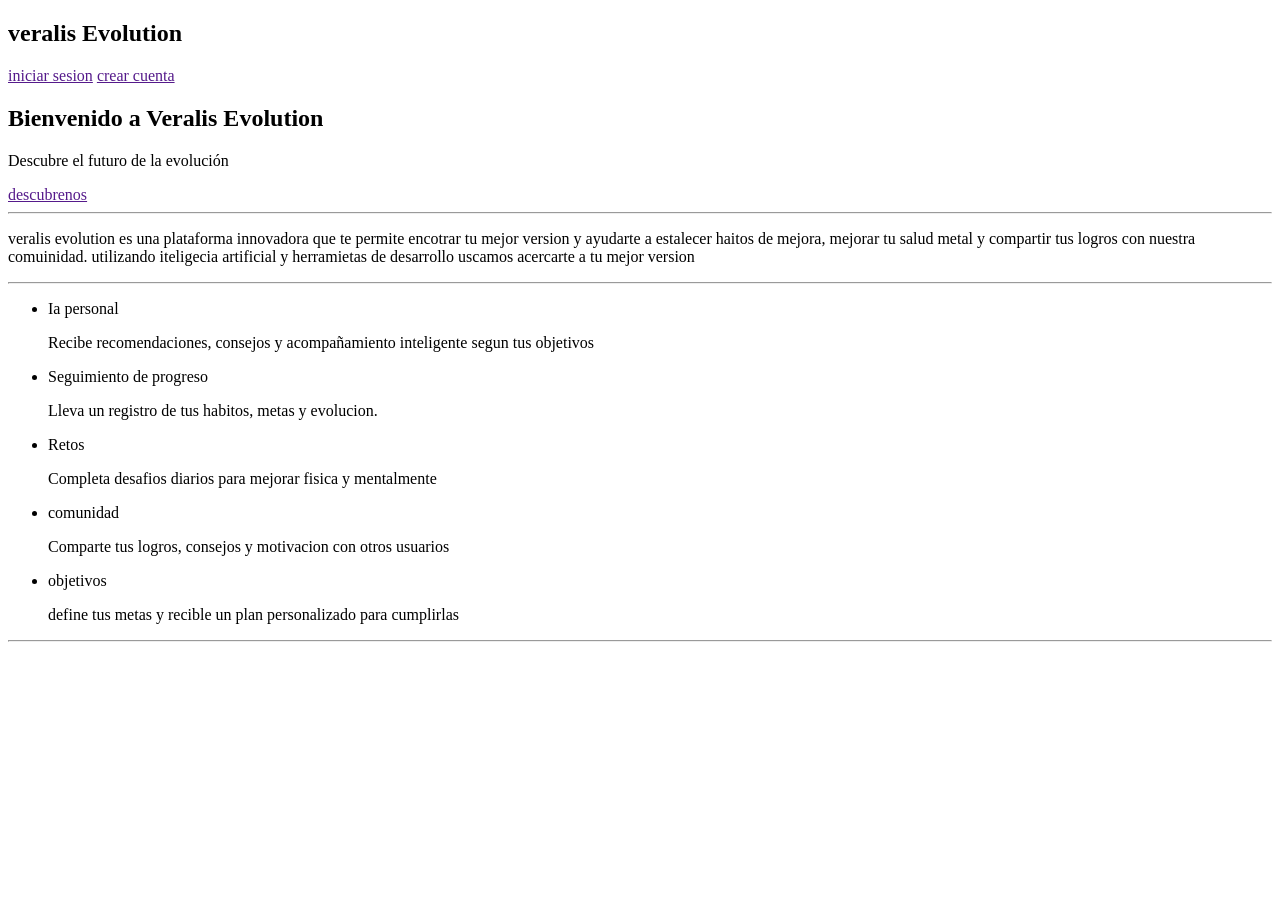
==== index.html @ c1c7af74 "estructura textual añadida en body" ====
<!DOCTYPE html>
<html lang="es">
<head>
    <meta charset="UTF-8">
    <meta name="viewport" content="width=device-width, initial-scale=1.0">
    <link rel="stylesheet" href="style.css">
    <title>Veralis Evolution</title>
</head>
<body>
    <header>
        <nav>
            <h1>veralis Evolution</h1>
            <a href=""> iniciar sesion</a>
            <a href=""> crear cuenta</a>
        </nav>
    </header>
    <main>
        <section id="hero">
            <h2>Bienvenido a Veralis Evolution</h2>
            <p>Descubre el futuro de la evolución</p>
            <a href="">descubrenos
            </a>
        </section>
        <hr/>
        <section id="about">
            <p>veralis evolution es una plataforma innovadora que te permite encotrar tu mejor version y ayudarte a estalecer haitos de mejora, mejorar tu salud metal y compartir tus logros con nuestra comuinidad. utilizando iteligecia artificial y herramietas de desarrollo uscamos acercarte a tu mejor version</p>
        </section>
        <hr/>
        <section id="features">
            <ul>
                <li>Ia personal</li>
                <p> Recibe recomendaciones, consejos y acompañamiento inteligente segun tus objetivos</p>
                <li>Seguimiento de progreso</li>
                <p>Lleva un registro de tus habitos, metas y evolucion.</p>
                <li>Retos</li>
                <p>Completa desafios diarios para mejorar fisica y mentalmente</p>
                <li>comunidad</li>
                <p>Comparte tus logros, consejos y motivacion con otros usuarios</p>
                <li>objetivos</li>
                <p>define tus metas y recible un plan personalizado para cumplirlas</p>
            </ul>
        </section>
        <hr/>
        <section id="comunidad">

        </section>
    
    </main>
    <footer>
        
    </footer>
    <script src="scripts.js"></script>
</body>
</html>
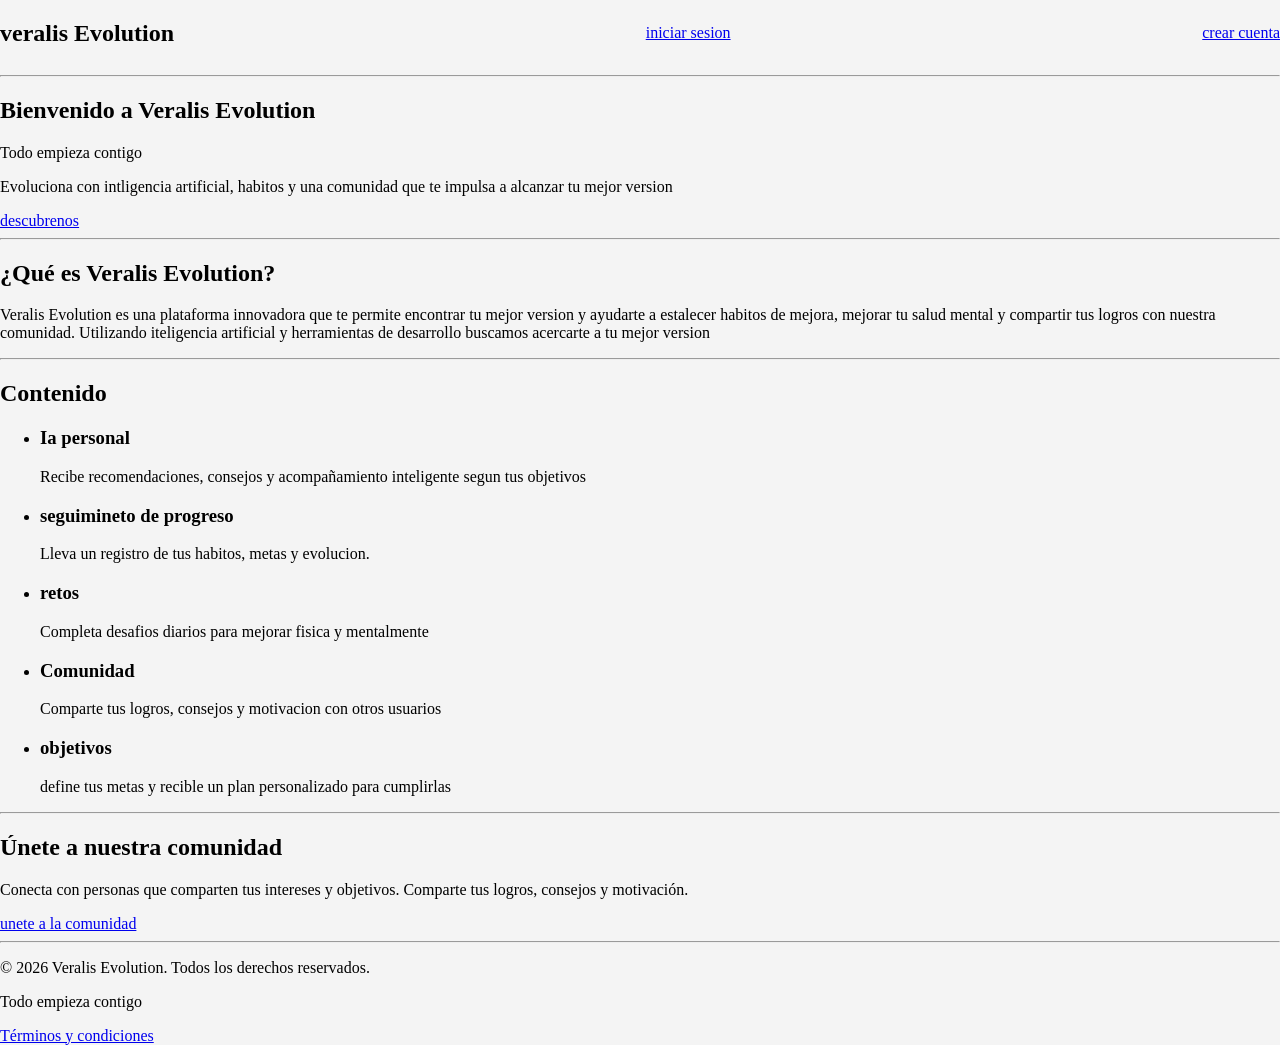
==== commit 48c741dc: "estructura del index actualizada, cambios realizados en el ccs" ====
--- a/index.html
+++ b/index.html
@@ -10,44 +10,66 @@
     <header>
         <nav>
             <h1>veralis Evolution</h1>
-            <a href=""> iniciar sesion</a>
-            <a href=""> crear cuenta</a>
+            <a href="#">iniciar sesion</a>
+            <a href="#">crear cuenta</a>
         </nav>
     </header>
+    <hr/>
     <main>
         <section id="hero">
             <h2>Bienvenido a Veralis Evolution</h2>
-            <p>Descubre el futuro de la evolución</p>
-            <a href="">descubrenos
+            <p>Todo empieza contigo</p>
+            <p>Evoluciona con intligencia artificial, habitos y una comunidad que te impulsa a alcanzar tu mejor version</p>
+            <a href="#">descubrenos
             </a>
         </section>
         <hr/>
         <section id="about">
-            <p>veralis evolution es una plataforma innovadora que te permite encotrar tu mejor version y ayudarte a estalecer haitos de mejora, mejorar tu salud metal y compartir tus logros con nuestra comuinidad. utilizando iteligecia artificial y herramietas de desarrollo uscamos acercarte a tu mejor version</p>
+            <h2>¿Qué es Veralis Evolution?</h2>
+            <p>Veralis Evolution es una plataforma innovadora que te permite encontrar tu mejor version y ayudarte a estalecer habitos de mejora, mejorar tu salud mental y compartir tus logros con nuestra comunidad. Utilizando iteligencia artificial y herramientas de desarrollo buscamos acercarte a tu mejor version</p>
         </section>
         <hr/>
         <section id="features">
+            <h2>Contenido</h2>
             <ul>
-                <li>Ia personal</li>
-                <p> Recibe recomendaciones, consejos y acompañamiento inteligente segun tus objetivos</p>
-                <li>Seguimiento de progreso</li>
-                <p>Lleva un registro de tus habitos, metas y evolucion.</p>
-                <li>Retos</li>
-                <p>Completa desafios diarios para mejorar fisica y mentalmente</p>
-                <li>comunidad</li>
-                <p>Comparte tus logros, consejos y motivacion con otros usuarios</p>
-                <li>objetivos</li>
-                <p>define tus metas y recible un plan personalizado para cumplirlas</p>
+                <li>
+                    <h3>Ia personal</h3>
+                    <p> Recibe recomendaciones, consejos y acompañamiento inteligente segun tus objetivos</p>
+                </li>
+                <li>
+                    <h3>seguimineto de progreso</h3>
+                    <p>Lleva un registro de tus habitos, metas y evolucion.</p>
+                </li>
+                
+                <li>
+                    <h3>retos</h3>
+                    <p>Completa desafios diarios para mejorar fisica y mentalmente</p>
+                </li>
+            
+                <li>
+                    <h3>Comunidad</h3>
+                    <p>Comparte tus logros, consejos y motivacion con otros usuarios</p>
+                </li>
+                
+                <li>
+                    <h3>objetivos</h3>
+                    <p>define tus metas y recible un plan personalizado para cumplirlas</p>
+                </li>
+                
             </ul>
         </section>
         <hr/>
         <section id="comunidad">
-
+            <h2>Únete a nuestra comunidad</h2>
+            <p>Conecta con personas que comparten tus intereses y objetivos. Comparte tus logros, consejos y motivación.</p>
+            <a href="#">unete a la comunidad</a>
         </section>
-    
+        <hr/>
     </main>
     <footer>
-        
+        <p>&copy; 2026 Veralis Evolution. Todos los derechos reservados.</p>
+        <p>Todo empieza contigo</p>
+        <a href="#">Términos y condiciones</a>
     </footer>
     <script src="scripts.js"></script>
 </body>
--- a/style.css
+++ b/style.css
@@ -0,0 +1,11 @@
+nav{
+    display: flex;
+    align-items: center;
+    justify-content: space-between;
+}
+body {
+    font-family:'Times New Roman', Times, serif;
+    margin: 0;
+    padding: 0;
+    background-color: #f4f4f4;
+}
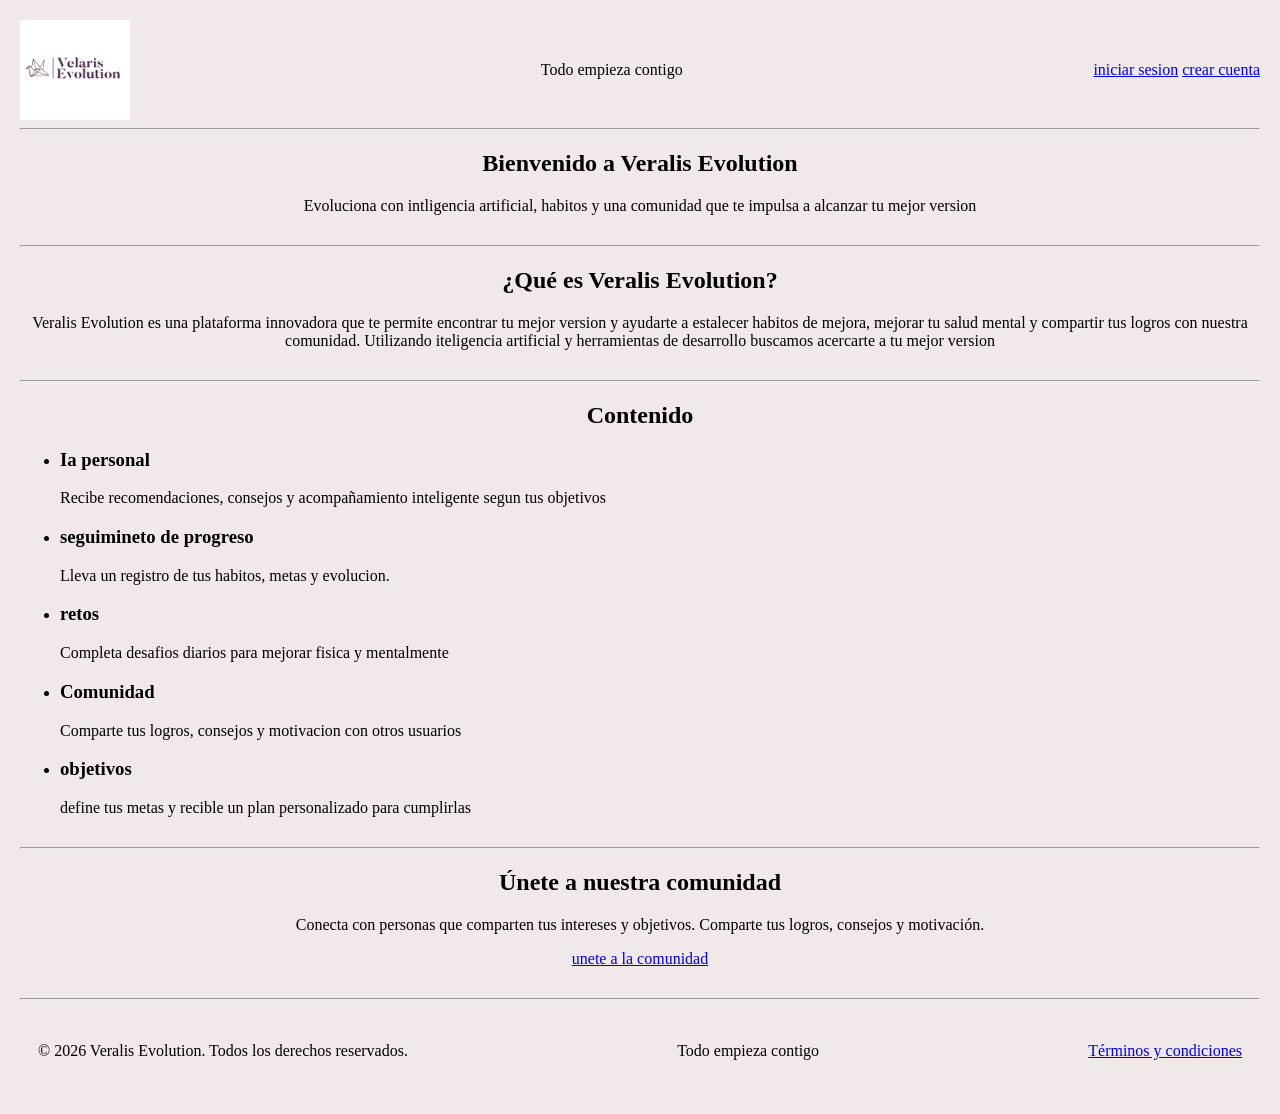
==== commit f13d7dfb: "directorios cambiados, se añadieron archivos en la carpeta madre" ====
--- a/index.html
+++ b/index.html
@@ -3,24 +3,25 @@
 <head>
     <meta charset="UTF-8">
     <meta name="viewport" content="width=device-width, initial-scale=1.0">
-    <link rel="stylesheet" href="style.css">
+    <link rel="stylesheet" href="css/style.css">
     <title>Veralis Evolution</title>
 </head>
 <body>
     <header>
         <nav>
-            <h1>veralis Evolution</h1>
+            <img src="assets/logos/logo veralis .jpeg" alt="Logo de Veralis Evolution" id="logo">
+            <p>Todo empieza contigo</p>
+            <div>
             <a href="#">iniciar sesion</a>
             <a href="#">crear cuenta</a>
+            </div>
         </nav>
     </header>
     <hr/>
     <main>
         <section id="hero">
             <h2>Bienvenido a Veralis Evolution</h2>
-            <p>Todo empieza contigo</p>
             <p>Evoluciona con intligencia artificial, habitos y una comunidad que te impulsa a alcanzar tu mejor version</p>
-            <a href="#">descubrenos
             </a>
         </section>
         <hr/>
@@ -30,7 +31,7 @@
         </section>
         <hr/>
         <section id="features">
-            <h2>Contenido</h2>
+            <h2 id="contenido-titulo">Contenido</h2>
             <ul>
                 <li>
                     <h3>Ia personal</h3>
@@ -71,6 +72,6 @@
         <p>Todo empieza contigo</p>
         <a href="#">Términos y condiciones</a>
     </footer>
-    <script src="scripts.js"></script>
+    <script src="js/script.js"></script>
 </body>
 </html>
--- a/css/style.css
+++ b/css/style.css
@@ -0,0 +1,42 @@
+nav{
+    display: flex;
+    align-items: center;
+    justify-content: space-between;
+} 
+/*body*/
+body {
+    font-family:'Times New Roman', Times, serif;
+    margin: 20px ;
+    padding: 0;
+    background-color:rgb(241, 233, 233);
+}
+#hero {
+    text-align: center;
+    margin-bottom: 30px;
+}
+#logo {
+    width: 110px;
+    height: 100px;
+}
+#about {
+    text-align: center;
+    margin-bottom: 30px;
+}
+#features {   
+    margin-bottom: 30px;
+}
+#contenido-titulo {
+    text-align: center;
+    margin-bottom: 20px;
+}
+#comunidad{
+    text-align: center;
+    margin-bottom: 30px;
+}
+/*footer*/
+footer{
+    display: flex;
+    justify-content: space-between;
+    align-items: center;
+    padding: 18px;
+}
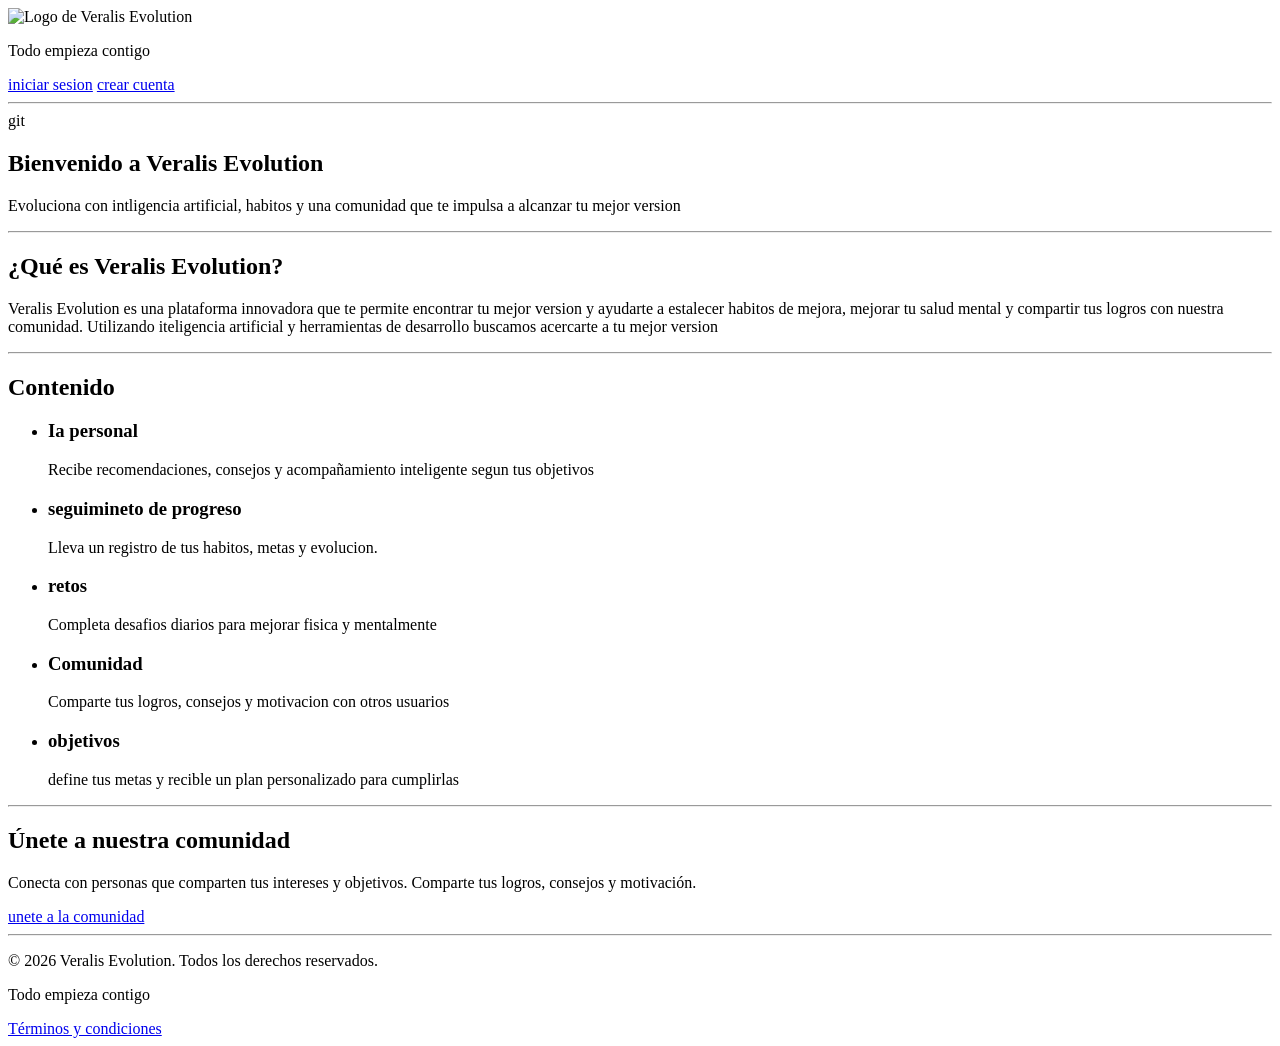
==== commit ae448c0e: "cambios minimos" ====
--- a/index.html
+++ b/index.html
@@ -17,7 +17,7 @@
             </div>
         </nav>
     </header>
-    <hr/>
+    <hr/>git
     <main>
         <section id="hero">
             <h2>Bienvenido a Veralis Evolution</h2>
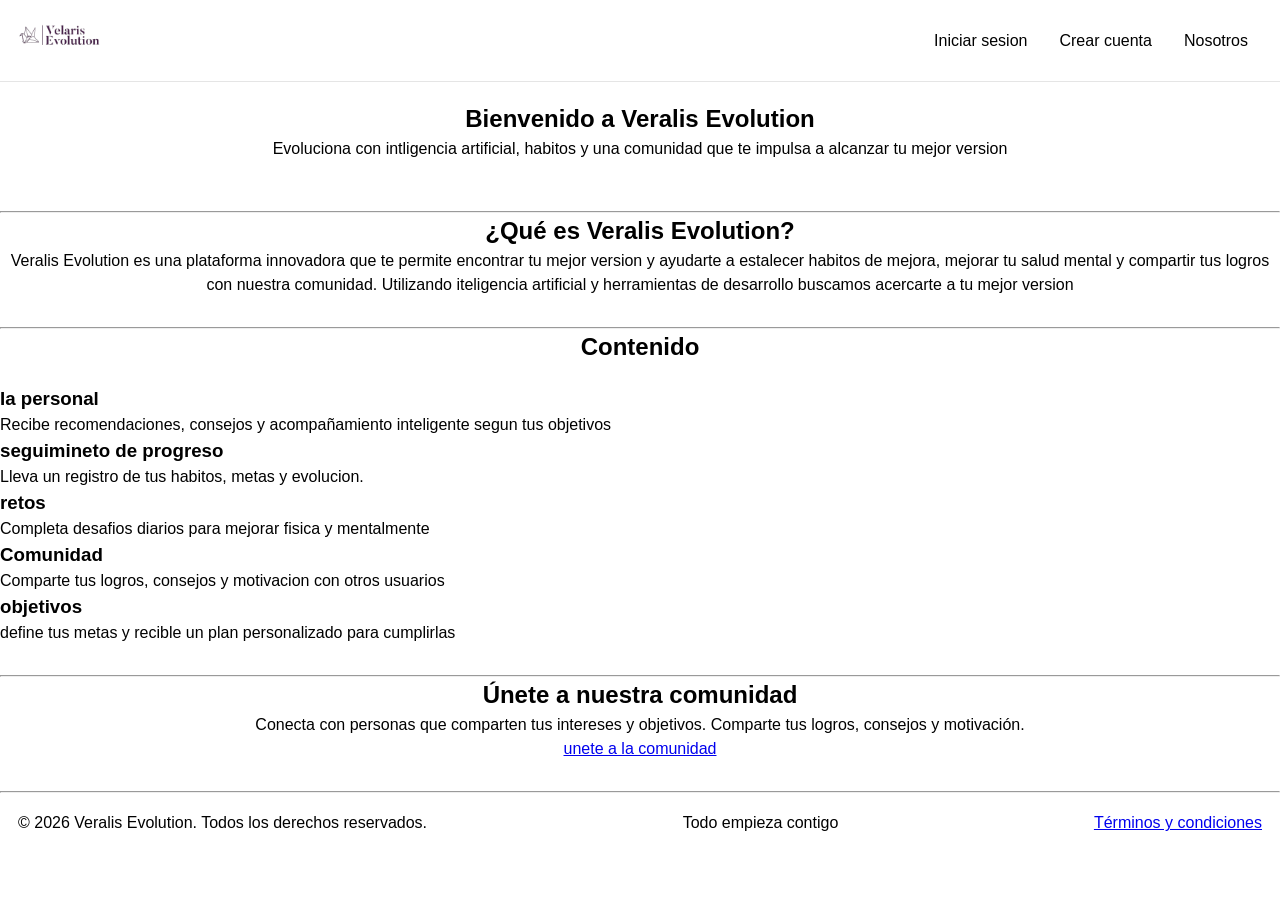
==== commit de4e6cf3: "se modifico el js, cambios importantes en el nav pantallas pequeñasy el css" ====
--- a/index.html
+++ b/index.html
@@ -8,16 +8,20 @@
 </head>
 <body>
     <header>
-        <nav>
-            <img src="assets/logos/logo veralis .jpeg" alt="Logo de Veralis Evolution" id="logo">
-            <p>Todo empieza contigo</p>
-            <div>
-            <a href="#">iniciar sesion</a>
-            <a href="#">crear cuenta</a>
+        <nav> 
+            <div class="nav-container">
+                <a href="#about">
+                    <img src="assets/logos/logo_veralis_-removebg-preview.png" alt="Logo de Veralis Evolution" id="logo">
+                </a>
+            <button class="menu-btn" id="menubtn">☰</button>
+            <ul class="nav-links" id="nav-links">
+                <li><a href="#">Iniciar sesion</a></li>
+                <li><a href="#">Crear cuenta</a></li>
+                <li><a href="#">Nosotros</a></li>
+            </ul>
             </div>
-        </nav>
+        </nav>   
     </header>
-    <hr/>git
     <main>
         <section id="hero">
             <h2>Bienvenido a Veralis Evolution</h2>
@@ -72,6 +76,6 @@
         <p>Todo empieza contigo</p>
         <a href="#">Términos y condiciones</a>
     </footer>
-    <script src="js/script.js"></script>
+    <script src="js/scripts.js"></script>
 </body>
 </html>
--- a/css/style.css
+++ b/css/style.css
@@ -0,0 +1,131 @@
+* {
+    margin:0;
+    padding:0;
+    box-sizing:border-box;
+    font-family:'segoe ui',sans-serif;
+     line-height: 1.5;
+}
+html{
+    scroll-behavior: smooth;
+}
+/*header*/
+header {
+    backdrop-filter:blur(12px); 
+    background: white;
+    z-index:1400;
+    padding: 0;
+}
+nav {
+    padding: 0.5rem 2rem;
+    box-shadow:  0 0 0 1px rgba(0,0,0, 0.1);
+
+} 
+.nav-container {
+    display:flex;
+    justify-content:space-between;
+    align-items:center;
+    max-width:1400px;
+    margin:0 auto;
+}
+#logo {
+    width: 58px;
+    height: auto;
+    transform: scale(1.6);
+}
+#logo:hover{
+    transform: scale(1.8);
+}
+.nav-links {
+    display:flex;
+    gap:2rem;
+    list-style:none;
+    transition: all 0.3s ease;
+}
+.nav-links a {
+    color: #000;
+    text-decoration: none;
+    font-weight: 500;
+    transition: all 0.2s ease ;
+    list-style: none;
+}
+.nav-links a:hover {
+    opacity: 0.7;
+    transform: translateY(-2px);
+    color: rgb(214, 214, 149);
+}
+.menu-btn {
+    display:none;
+    background:none;
+    border:none;
+    color:#000000;
+    font-size:1.5rem;
+    cursor:pointer; 
+}
+@media (max-width:768px){
+ .menu-btn{
+    display:block;
+ }
+  .nav-links{
+    position:fixed;
+    top:60%;
+    left: 0;
+    width:100%;
+    background-color: white;
+    flex-direction: column;
+    clip-path: circle(0px at 90% -10%);
+    pointer-events: none;
+  }
+  .nav-links.active{
+    clip-path: circle(1000px at 90% -10%);
+    pointer-events: all;
+  }
+  .nav-links li{
+    opacity:0;
+    transform: translateY(20px);
+    transition: all 0.3 ease;
+    text-align: center;
+  }
+  .nav-links.active li{
+    opacity:1;
+    transform: translateY(0);
+  }
+  .nav-links li:nth-child(1){transition-delay:0.1s}
+  .nav-links li:nth-child(2){transition-delay:0.2s;}
+   .nav-links li:nth-child(3){transition-delay:0.3s }
+    .nav-links li:nth-child(4){transition-delay:0.4s;} 
+    }
+
+/*body*/
+body {
+    margin: 0px ;
+    padding: 0;
+    background: white;
+    color: black; 
+}
+#hero {
+    text-align: center;
+    margin-bottom: 30px;
+    padding: 20px 30px;
+}
+#about {
+    text-align: center;
+    margin-bottom: 30px;
+}
+#features {   
+    margin-bottom: 30px;
+}
+#contenido-titulo {
+    text-align: center;
+    margin-bottom: 20px;
+}
+#comunidad{
+    text-align: center;
+    margin-bottom: 30px;
+}
+/*footer*/
+footer{
+    display: flex;
+    justify-content: space-between;
+    align-items: center;
+    padding: 18px;
+}
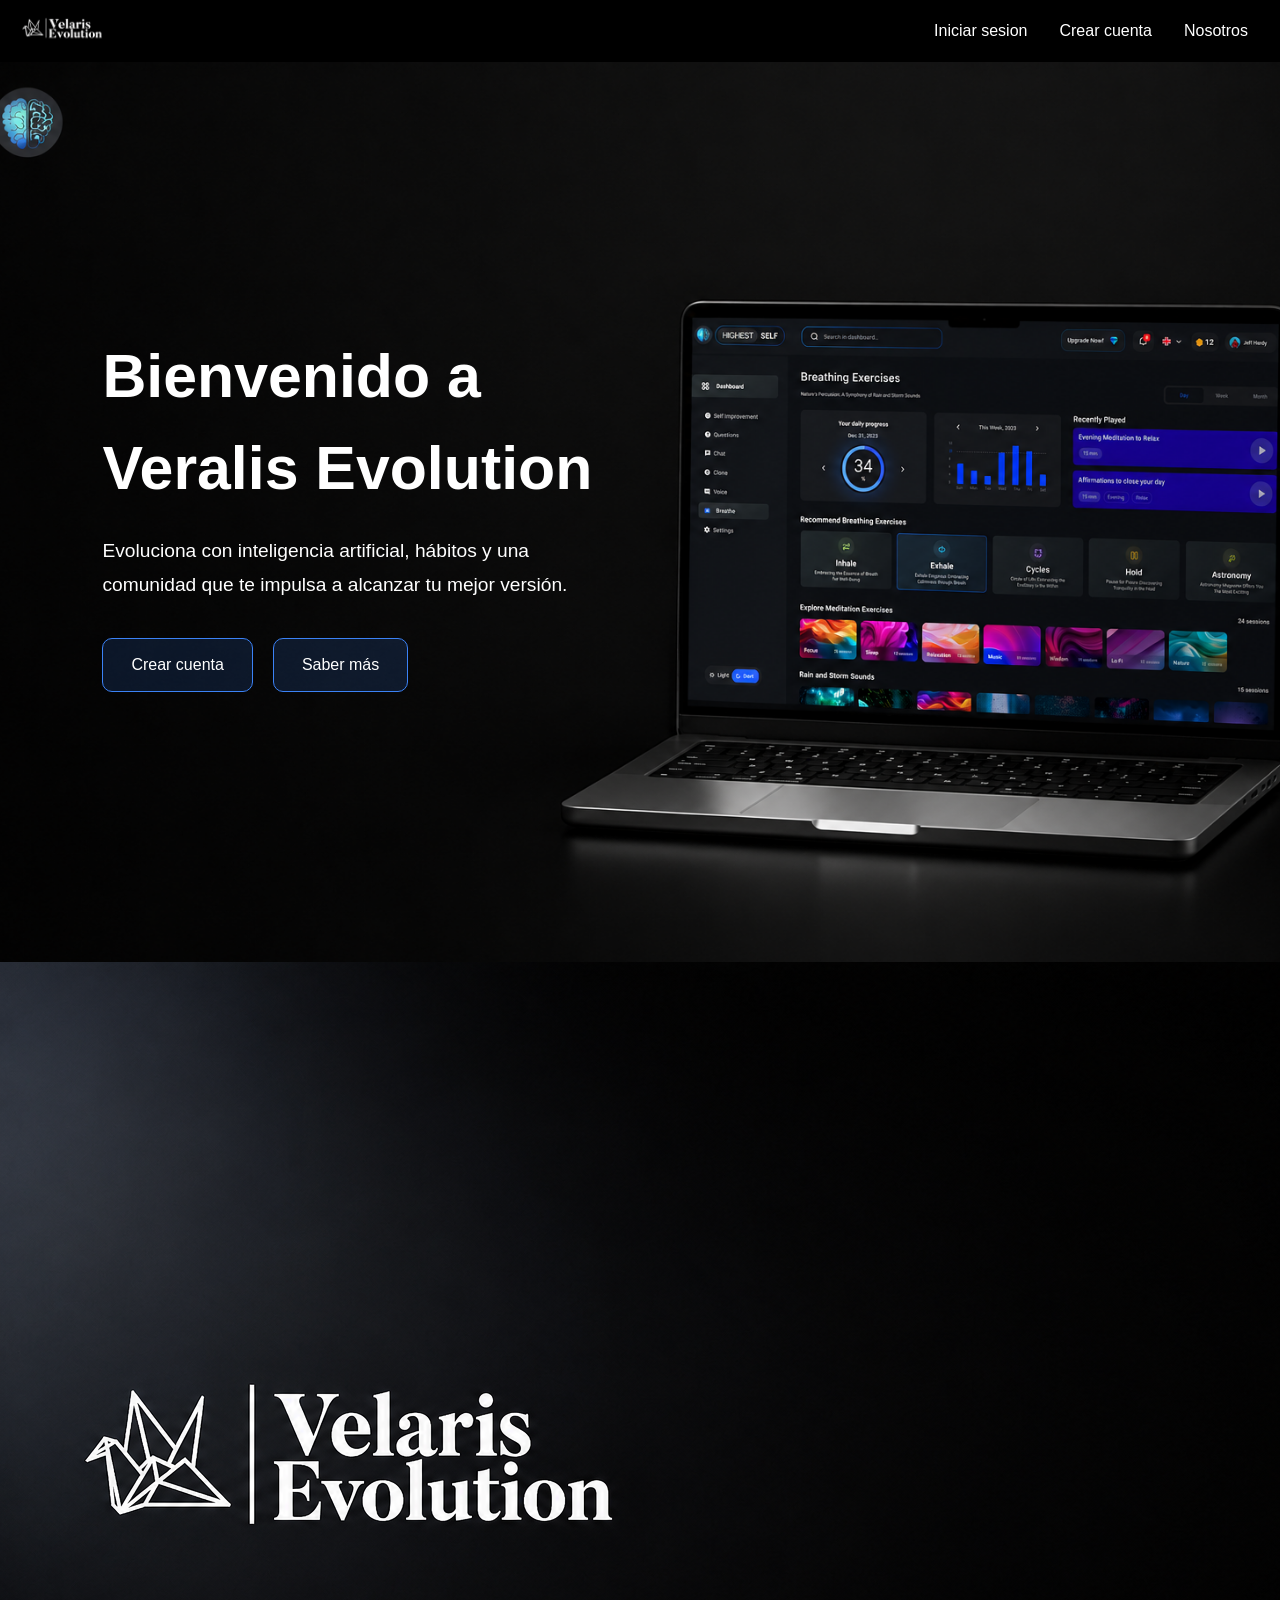
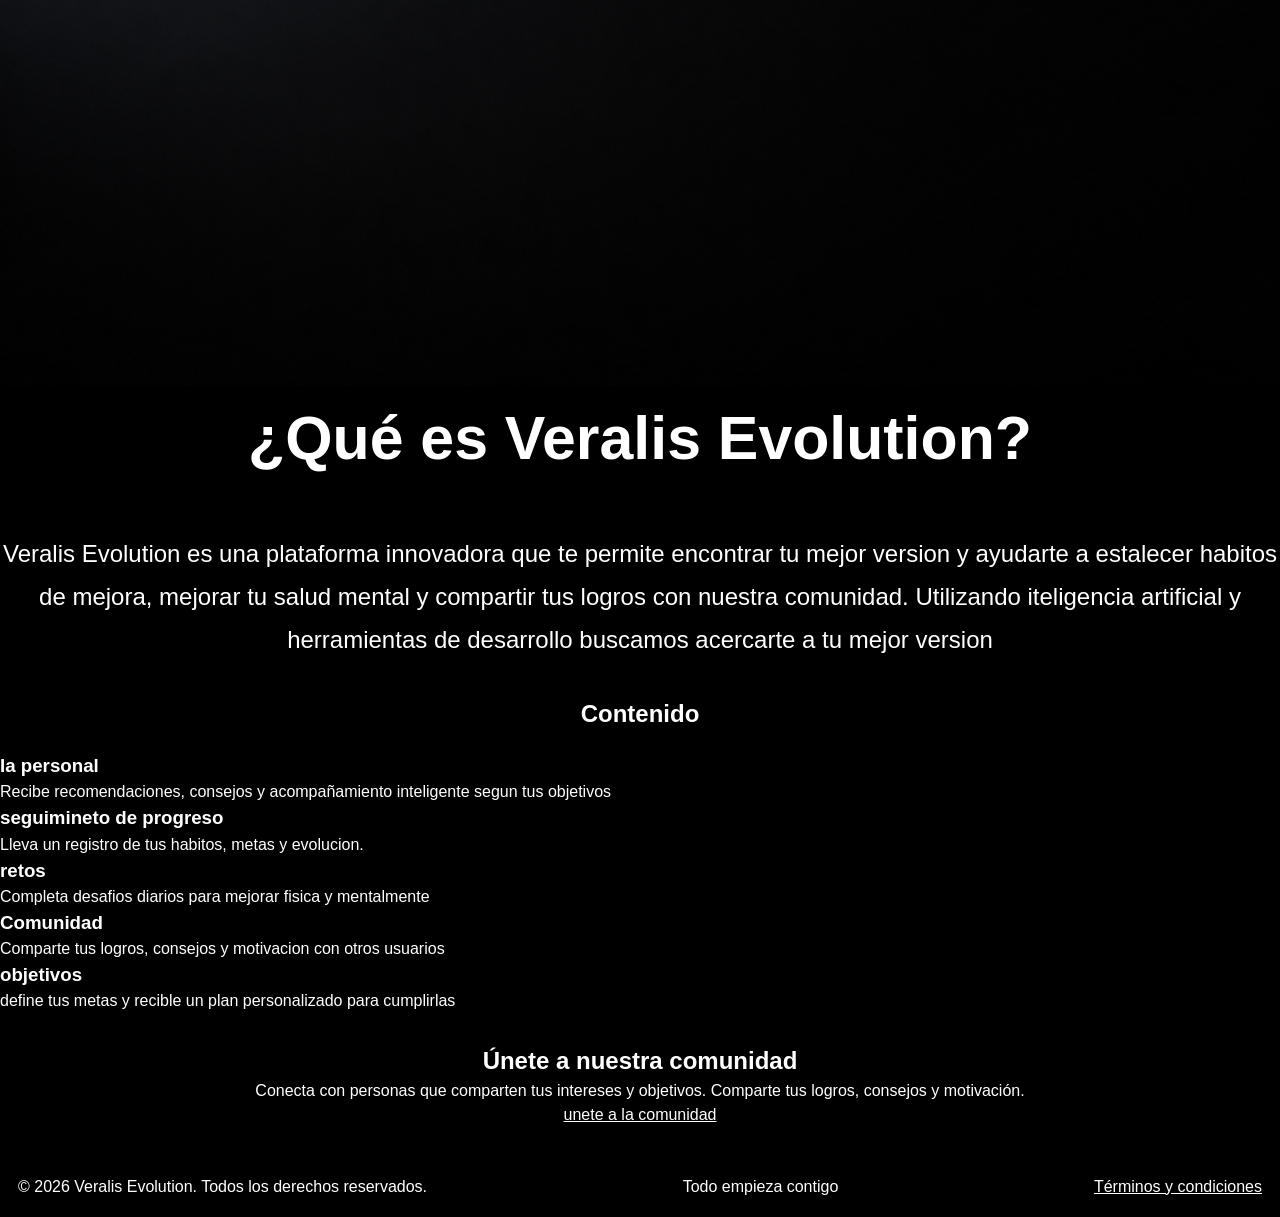
==== commit 3fe74e8a: "se mejoro el hero" ====
--- a/index.html
+++ b/index.html
@@ -11,7 +11,7 @@
         <nav> 
             <div class="nav-container">
                 <a href="#about">
-                    <img src="assets/logos/logo_veralis_-removebg-preview.png" alt="Logo de Veralis Evolution" id="logo">
+                    <img src="assets/logos/logo veralis fondo negro.png" alt="Logo de Veralis Evolution" id="logo">
                 </a>
             <button class="menu-btn" id="menubtn">☰</button>
             <ul class="nav-links" id="nav-links">
@@ -23,17 +23,29 @@
         </nav>   
     </header>
     <main>
-        <section id="hero">
-            <h2>Bienvenido a Veralis Evolution</h2>
-            <p>Evoluciona con intligencia artificial, habitos y una comunidad que te impulsa a alcanzar tu mejor version</p>
-            </a>
-        </section>
-        <hr/>
+<section id="hero">
+    <img
+        src="assets/images/dashoard-hero.png"
+        alt="Dashboard de Veralis Evolution"
+        class="img-hero"
+    >
+    <div class="hero-content">
+        <h2>Bienvenido a Veralis Evolution</h2>
+        <p>
+            Evoluciona con inteligencia artificial, hábitos y una comunidad
+            que te impulsa a alcanzar tu mejor versión.
+        </p>
+        <div class="buttons-hero">
+            <a href="#">Crear cuenta</a>
+            <a href="#">Saber más</a>
+        </div>
+    </div>
+</section>
         <section id="about">
+            <img src="assets/images/veralis-about.png" alt="">
             <h2>¿Qué es Veralis Evolution?</h2>
             <p>Veralis Evolution es una plataforma innovadora que te permite encontrar tu mejor version y ayudarte a estalecer habitos de mejora, mejorar tu salud mental y compartir tus logros con nuestra comunidad. Utilizando iteligencia artificial y herramientas de desarrollo buscamos acercarte a tu mejor version</p>
         </section>
-        <hr/>
         <section id="features">
             <h2 id="contenido-titulo">Contenido</h2>
             <ul>
@@ -63,13 +75,11 @@
                 
             </ul>
         </section>
-        <hr/>
         <section id="comunidad">
             <h2>Únete a nuestra comunidad</h2>
             <p>Conecta con personas que comparten tus intereses y objetivos. Comparte tus logros, consejos y motivación.</p>
             <a href="#">unete a la comunidad</a>
         </section>
-        <hr/>
     </main>
     <footer>
         <p>&copy; 2026 Veralis Evolution. Todos los derechos reservados.</p>
--- a/css/style.css
+++ b/css/style.css
@@ -4,6 +4,7 @@
     box-sizing:border-box;
     font-family:'segoe ui',sans-serif;
      line-height: 1.5;
+     color: #ffffff;
 }
 html{
     scroll-behavior: smooth;
@@ -11,8 +12,8 @@
 /*header*/
 header {
     backdrop-filter:blur(12px); 
-    background: white;
-    z-index:1400;
+    background: rgb(0, 0, 0);
+    z-index:9999;
     padding: 0;
 }
 nav {
@@ -42,7 +43,7 @@
     transition: all 0.3s ease;
 }
 .nav-links a {
-    color: #000;
+    color: #ffffff;
     text-decoration: none;
     font-weight: 500;
     transition: all 0.2s ease ;
@@ -51,13 +52,13 @@
 .nav-links a:hover {
     opacity: 0.7;
     transform: translateY(-2px);
-    color: rgb(214, 214, 149);
+    color:#2563eb;
 }
 .menu-btn {
     display:none;
     background:none;
     border:none;
-    color:#000000;
+    color:#ffffff;
     font-size:1.5rem;
     cursor:pointer; 
 }
@@ -70,7 +71,7 @@
     top:60%;
     left: 0;
     width:100%;
-    background-color: white;
+    background-color: rgb(2, 2, 2);
     flex-direction: column;
     clip-path: circle(0px at 90% -10%);
     pointer-events: none;
@@ -99,17 +100,85 @@
 body {
     margin: 0px ;
     padding: 0;
-    background: white;
-    color: black; 
-}
-#hero {
+    background-color: #000000;
+}
+/* HERO  */
+
+#hero{
+    position: relative;
+    height: 100vh;
+    overflow: hidden;
+    display: flex;
+    align-items: center;
+}
+
+/* Imagen de fondo */
+
+.img-hero{
+    position: absolute;
+    top: 0;
+    left: 0;
+    width: 100%;
+    height: 100%;
+    object-fit: cover;
+    z-index: 1;
+    margin-bottom: 35px;
+}
+
+/* Contenido */
+
+.hero-content{
+    width: 40%;
+    margin-left: 8%;
+    color: white;
+    z-index: 2;
+}
+
+.hero-content h2{
+    font-size: 3.8rem;
+    margin-bottom: 20px;
+}
+
+.hero-content p{
+    font-size: 1.2rem;
+    line-height: 1.8;
+    margin-bottom: 35px;
+}
+
+/* Botones */
+
+.buttons-hero{
+    display: flex;
+    gap: 20px;
+}
+
+.buttons-hero a{
+    text-decoration: none;
+    color: white;
+    padding: 14px 28px;
+    border-radius: 10px;
+    border: 1px solid #3b82f6;
+    background: rgba(59,130,246,.15);
+    transition: .3s;
+}
+
+.buttons-hero a:hover{
+    background: #2563eb;
+}
+#about {
     text-align: center;
     margin-bottom: 30px;
-    padding: 20px 30px;
-}
-#about {
-    text-align: center;
-    margin-bottom: 30px;
+}
+#about h2{
+    text-decoration: none;
+    font-size: 3.8rem;
+    margin-bottom: 35px;
+}
+#about p{
+    font-size: 1.5rem;
+    line-height: 1.8;
+    margin-bottom: 35px;
+    margin-top: 48px;
 }
 #features {   
     margin-bottom: 30px;
